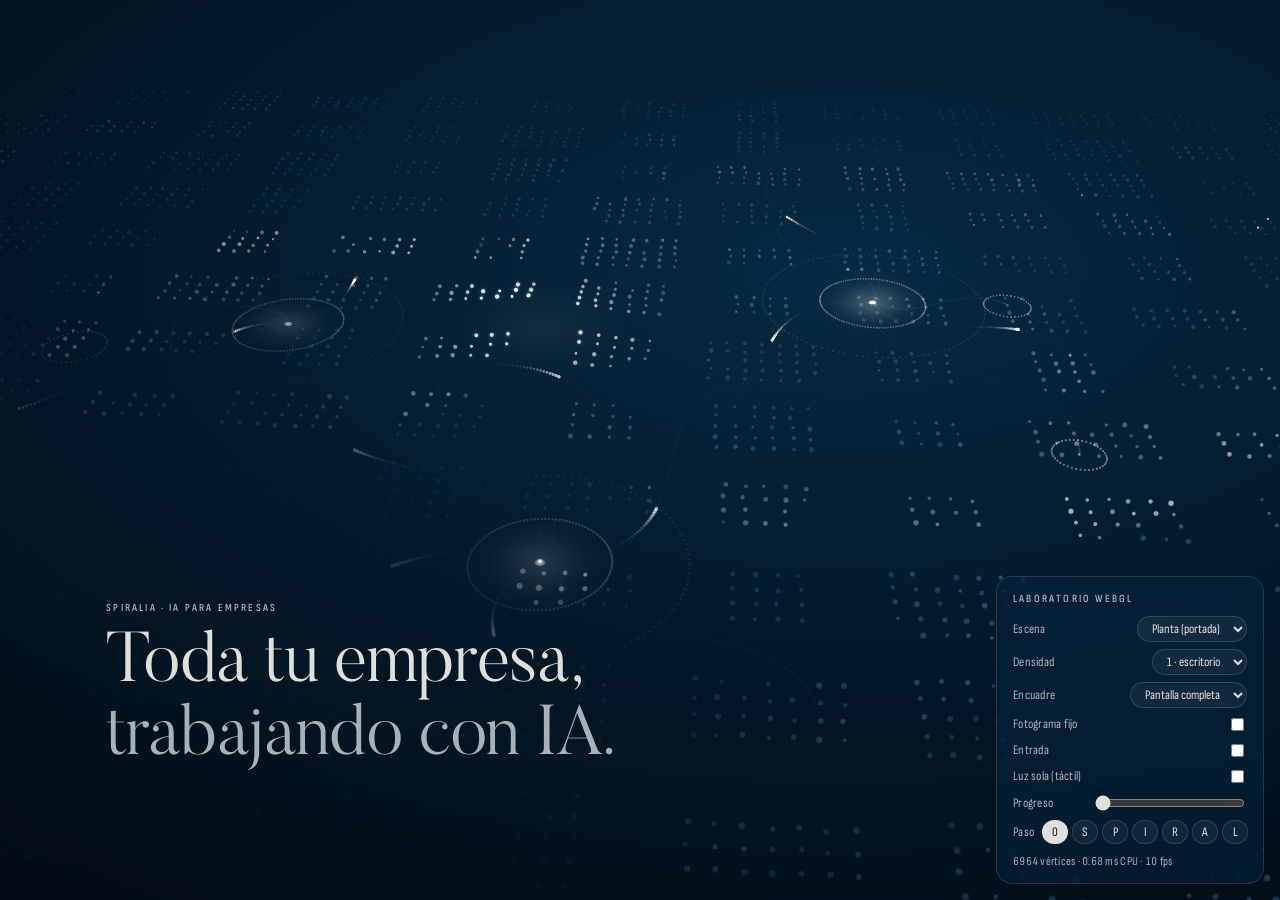
==== motion/gl-lab/index.html @ 9c71c872 "Capa «state of the art»: scroll suave, tipografía cinética, escenas guiadas por el scroll, cristal y" ====
<!doctype html>
<html lang="es">
<head>
  <meta charset="UTF-8" />
  <meta name="viewport" content="width=device-width, initial-scale=1" />
  <title>Laboratorio WebGL · Spiralia AI</title>
  <!-- Banco de pruebas de src/js/gl.js. Parámetros de URL: scene=planta|espiral, density=1|0.6, still=1, intro=1,
       p=0..1, step=0..6, ptr=x,y (fracciones del lienzo, o «auto»), marco=pantalla|columna, titular=0, panel=0 -->
  <style>
    @font-face { font-family: "Butler"; src: url(../../assets/fonts/Butler-Light.woff2) format("woff2"); font-weight: 300; }
    @font-face { font-family: "Sofia Sans Condensed"; src: url(../../assets/fonts/SofiaSansCondensed.woff2) format("woff2"); font-weight: 100 900; }
    :root { --night: #051A2B; --navy: #08263D; --greige: #E0DFDA; --gris: #A9B1B8; }
    * { box-sizing: border-box; }
    html, body { margin: 0; height: 100%; background: var(--night); color: var(--greige); overflow: hidden;
      font: 400 13px/1.4 "Sofia Sans Condensed", "Arial Narrow", Arial, sans-serif; letter-spacing: .02em; }
    .escena { position: fixed; inset: 0; background: radial-gradient(120% 90% at 66% 30%, #082A44 0%, #041625 55%, #020B14 100%); }
    .escena::after { content: ""; position: absolute; inset: 0; pointer-events: none;
      background: radial-gradient(125% 100% at 64% 40%, transparent 55%, rgba(2, 10, 18, .6) 100%); }
    .lienzo { position: absolute; inset: 0; width: 100%; height: 100%; display: block; touch-action: pan-y; }
    .escena.columna .lienzo { width: 46%; }
    .titular { position: absolute; left: clamp(16px, 8.3vw, 120px); bottom: 14vh; max-width: 760px; pointer-events: none; z-index: 1; }
    .titular p { margin: 0 0 1rem; font-weight: 600; font-size: .84rem; letter-spacing: .2em; text-transform: uppercase; color: var(--gris); }
    .titular h1 { margin: 0; font: 300 clamp(2.55rem, 5.6vw, 5.4rem)/1.04 "Butler", Georgia, serif; letter-spacing: -.012em; }
    .titular h1 span { display: block; color: var(--gris); }
    @media (max-aspect-ratio: 9/10) { .titular { bottom: 8vh; right: 16px; } }
    .panel { position: fixed; right: 16px; bottom: 16px; z-index: 2; width: 268px; padding: 14px 16px 12px; border-radius: 16px;
      background: rgba(8, 38, 61, .55); border: 1px solid rgba(224, 223, 218, .14);
      -webkit-backdrop-filter: blur(18px) saturate(1.2); backdrop-filter: blur(18px) saturate(1.2); }
    .panel h2 { margin: 0 0 10px; font-size: 11px; font-weight: 600; letter-spacing: .2em; text-transform: uppercase; color: var(--gris); }
    .fila { display: flex; align-items: center; justify-content: space-between; gap: 8px; margin: 7px 0; }
    .fila label { color: var(--gris); }
    select, button { font: inherit; color: var(--greige); background: rgba(224, 223, 218, .06); border: 1px solid rgba(224, 223, 218, .16);
      border-radius: 99px; padding: 3px 10px; }
    input[type=range] { width: 150px; accent-color: var(--greige); }
    .pasos { display: flex; gap: 4px; }
    .pasos button { padding: 2px 0; width: 26px; }
    .pasos button[aria-pressed=true] { background: var(--greige); color: var(--navy); }
    .datos { margin-top: 10px; font-variant-numeric: tabular-nums; color: var(--gris); font-size: 12px; }
    .aviso { position: fixed; inset: auto 16px 16px auto; color: var(--gris); }
  </style>
</head>
<body>
  <div class="escena" id="escena">
    <canvas class="lienzo" id="lienzo" aria-hidden="true"></canvas>
    <div class="titular" id="titular">
      <p>Spiralia · IA para empresas</p>
      <h1>Toda tu empresa, <span>trabajando con IA.</span></h1>
    </div>
  </div>

  <form class="panel" id="panel" onsubmit="return false">
    <h2>Laboratorio WebGL</h2>
    <div class="fila"><label for="f-esc">Escena</label>
      <select id="f-esc"><option value="planta">Planta (portada)</option><option value="espiral">Espiral (método)</option></select></div>
    <div class="fila"><label for="f-den">Densidad</label>
      <select id="f-den"><option value="1">1 · escritorio</option><option value="0.6">0,6 · móvil</option></select></div>
    <div class="fila"><label for="f-marco">Encuadre</label>
      <select id="f-marco"><option value="pantalla">Pantalla completa</option><option value="columna">Columna</option></select></div>
    <div class="fila"><label for="f-still">Fotograma fijo</label><input type="checkbox" id="f-still" /></div>
    <div class="fila"><label for="f-intro">Entrada</label><input type="checkbox" id="f-intro" /></div>
    <div class="fila"><label for="f-auto">Luz sola (táctil)</label><input type="checkbox" id="f-auto" /></div>
    <div class="fila"><label for="f-p">Progreso</label><input type="range" id="f-p" min="0" max="1" step="0.001" value="0" /></div>
    <div class="fila"><label>Paso</label><div class="pasos" id="f-pasos"></div></div>
    <div class="datos" id="datos">—</div>
  </form>

  <script src="../../src/js/s-geom.js"></script>
  <script src="../../src/js/gl.js"></script>
  <script>
    (() => {
      'use strict';
      const $ = id => document.getElementById(id), q = new URLSearchParams(location.search);
      const escena = $('escena'), lienzo = $('lienzo'), datos = $('datos');
      const f = { esc: $('f-esc'), den: $('f-den'), marco: $('f-marco'), still: $('f-still'), intro: $('f-intro'), auto: $('f-auto'), p: $('f-p') };
      f.esc.value = q.get('scene') || 'planta';
      f.den.value = q.get('density') || '1';
      f.marco.value = q.get('marco') || (f.esc.value === 'espiral' ? 'columna' : 'pantalla');
      f.still.checked = q.get('still') === '1';
      f.intro.checked = q.get('intro') === '1';
      f.p.value = q.get('p') || 0;
      if (q.get('panel') === '0') $('panel').hidden = true;
      let paso = +(q.get('step') || 0), gl = null, fijo = null;
      if (q.get('ptr')) { f.auto.checked = q.get('ptr') === 'auto'; if (!f.auto.checked) fijo = q.get('ptr').split(',').map(Number); }

      const pasos = $('f-pasos');
      for (let n = 0; n <= 6; n++) {
        const b = document.createElement('button'); b.type = 'button'; b.textContent = n ? 'SPIRAL'[n - 1] : '0';
        b.onclick = () => { paso = n; marca(); if (gl) gl.setStep(n); };
        pasos.append(b);
      }
      const marca = () => [...pasos.children].forEach((b, i) => b.setAttribute('aria-pressed', i === paso));
      marca();

      function monta() {
        if (gl) gl.destroy();
        // Un lienzo nuevo en cada cambio: un contexto WebGL no se puede reutilizar con otras opciones
        const nuevo = lienzo.cloneNode(); lienzo.replaceWith(nuevo); window.lienzoActual = nuevo;
        escena.classList.toggle('columna', f.marco.value === 'columna');
        $('titular').hidden = f.esc.value !== 'planta' || q.get('titular') === '0';
        if (!SPGL.supported()) { datos.textContent = 'Sin WebGL2: la página mantendría su póster o su SVG.'; return; }
        gl = SPGL.create(nuevo, { scene: f.esc.value, density: +f.den.value, still: f.still.checked, intro: f.intro.checked, software: true });
        window.lab = gl;
        if (!gl) { datos.textContent = 'create() ha devuelto null.'; return; }
        gl.setProgress(+f.p.value); gl.setStep(paso);
        if (fijo) gl.setPointer(fijo[0] * nuevo.clientWidth, fijo[1] * nuevo.clientHeight);
        nuevo.addEventListener('pointermove', e => {
          if (f.auto.checked || fijo) return;
          const r = nuevo.getBoundingClientRect(); gl.setPointer(e.clientX - r.left, e.clientY - r.top);
        });
        nuevo.addEventListener('pointerleave', () => { if (!fijo) gl.setPointer(null); });
        gl.start();
      }
      ['esc', 'den', 'still', 'intro', 'marco'].forEach(k => f[k].addEventListener('change', () => {
        if (k === 'esc') f.marco.value = f.esc.value === 'espiral' ? 'columna' : 'pantalla';
        monta();
      }));
      f.auto.addEventListener('change', () => { if (gl && f.auto.checked) gl.setPointer(null); });
      f.p.addEventListener('input', () => gl && gl.setProgress(+f.p.value));

      // Cifras: ms de CPU por fotograma (media) y fotogramas por segundo
      let n = 0, t0 = performance.now();
      (function cuenta(t) {
        n++;
        if (t - t0 > 1000 && gl) {
          const i = gl.info();
          datos.textContent = `${i.vertices} vértices · ${i.cpuMs.toFixed(2)} ms CPU · ${Math.round(n * 1000 / (t - t0))} fps${i.running ? '' : ' · en pausa'}`;
          n = 0; t0 = t;
        }
        requestAnimationFrame(cuenta);
      })(t0);
      monta();
    })();
  </script>
</body>
</html>
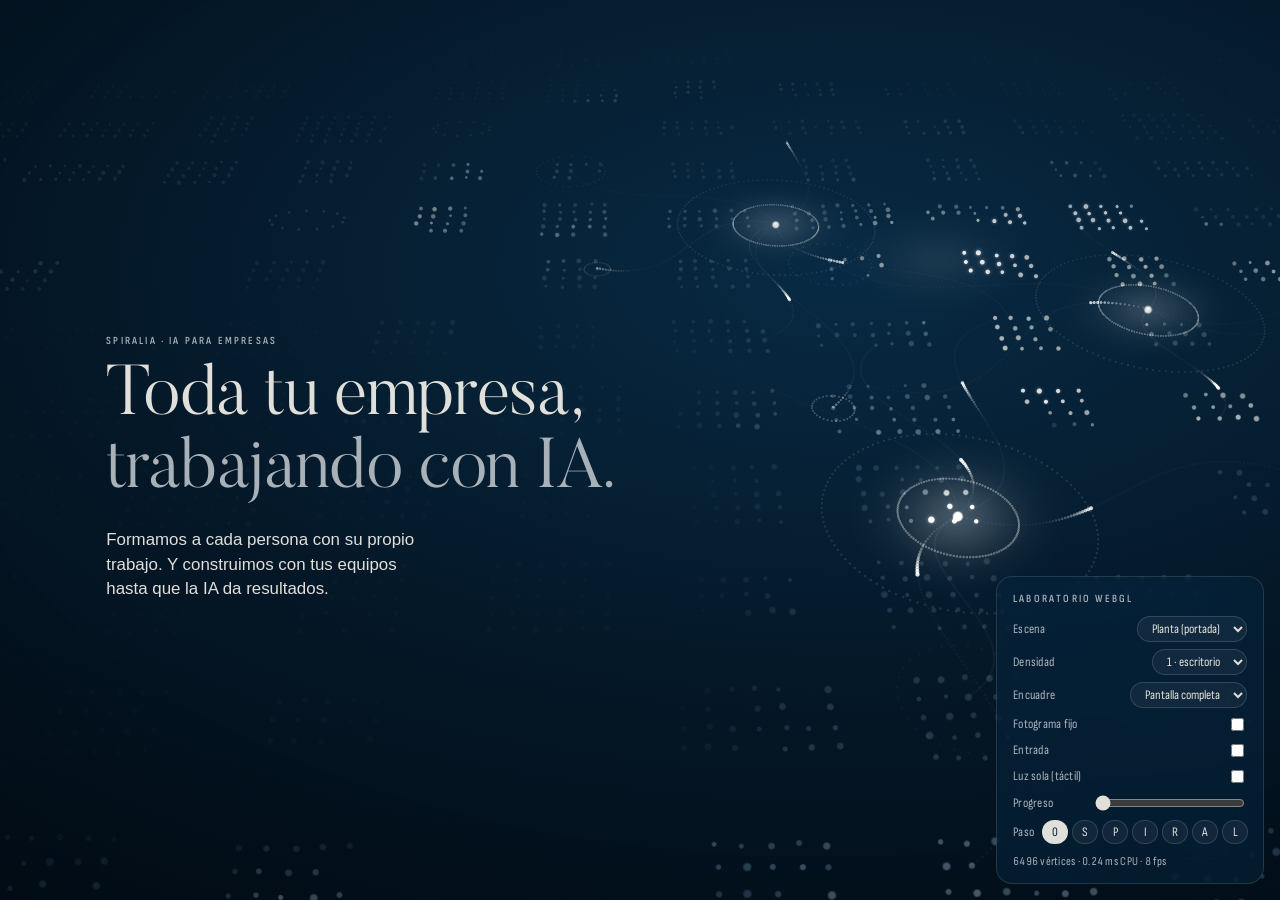
==== commit 9d3c8180: "WebGL en la portada y en el método, iconos 3D integrados y arreglos visuales - Portada en WebGL en t" ====
--- a/motion/gl-lab/index.html
+++ b/motion/gl-lab/index.html
@@ -18,11 +18,13 @@
       background: radial-gradient(125% 100% at 64% 40%, transparent 55%, rgba(2, 10, 18, .6) 100%); }
     .lienzo { position: absolute; inset: 0; width: 100%; height: 100%; display: block; touch-action: pan-y; }
     .escena.columna .lienzo { width: 46%; }
-    .titular { position: absolute; left: clamp(16px, 8.3vw, 120px); bottom: 14vh; max-width: 760px; pointer-events: none; z-index: 1; }
+    /* Mismo sitio que en la portada real: columna izquierda, del 37 % al 89 % del alto; en vertical, desde el 38 % */
+    .titular { position: absolute; left: clamp(16px, 8.3vw, 120px); top: 37vh; max-width: 760px; pointer-events: none; z-index: 1; }
+    .titular .sub { margin-top: 1.6rem; max-width: 34ch; font: 400 1.3rem/1.45 "Open Sans", Arial, sans-serif; letter-spacing: 0; text-transform: none; color: var(--greige); }
     .titular p { margin: 0 0 1rem; font-weight: 600; font-size: .84rem; letter-spacing: .2em; text-transform: uppercase; color: var(--gris); }
     .titular h1 { margin: 0; font: 300 clamp(2.55rem, 5.6vw, 5.4rem)/1.04 "Butler", Georgia, serif; letter-spacing: -.012em; }
     .titular h1 span { display: block; color: var(--gris); }
-    @media (max-aspect-ratio: 9/10) { .titular { bottom: 8vh; right: 16px; } }
+    @media (max-aspect-ratio: 9/10) { .titular { top: 38vh; right: 16px; } .titular .sub { font-size: 1.05rem; } }
     .panel { position: fixed; right: 16px; bottom: 16px; z-index: 2; width: 268px; padding: 14px 16px 12px; border-radius: 16px;
       background: rgba(8, 38, 61, .55); border: 1px solid rgba(224, 223, 218, .14);
       -webkit-backdrop-filter: blur(18px) saturate(1.2); backdrop-filter: blur(18px) saturate(1.2); }
@@ -31,7 +33,8 @@
     .fila label { color: var(--gris); }
     select, button { font: inherit; color: var(--greige); background: rgba(224, 223, 218, .06); border: 1px solid rgba(224, 223, 218, .16);
       border-radius: 99px; padding: 3px 10px; }
-    input[type=range] { width: 150px; accent-color: var(--greige); }
+    input[type=range] { width: 150px; }
+    input { accent-color: var(--greige); }
     .pasos { display: flex; gap: 4px; }
     .pasos button { padding: 2px 0; width: 26px; }
     .pasos button[aria-pressed=true] { background: var(--greige); color: var(--navy); }
@@ -45,6 +48,7 @@
     <div class="titular" id="titular">
       <p>Spiralia · IA para empresas</p>
       <h1>Toda tu empresa, <span>trabajando con IA.</span></h1>
+      <p class="sub">Formamos a cada persona con su propio trabajo. Y construimos con tus equipos hasta que la IA da resultados.</p>
     </div>
   </div>
 
@@ -70,7 +74,8 @@
     (() => {
       'use strict';
       const $ = id => document.getElementById(id), q = new URLSearchParams(location.search);
-      const escena = $('escena'), lienzo = $('lienzo'), datos = $('datos');
+      const escena = $('escena'), datos = $('datos');
+      let lienzo = $('lienzo');
       const f = { esc: $('f-esc'), den: $('f-den'), marco: $('f-marco'), still: $('f-still'), intro: $('f-intro'), auto: $('f-auto'), p: $('f-p') };
       f.esc.value = q.get('scene') || 'planta';
       f.den.value = q.get('density') || '1';
@@ -93,8 +98,9 @@
 
       function monta() {
         if (gl) gl.destroy();
-        // Un lienzo nuevo en cada cambio: un contexto WebGL no se puede reutilizar con otras opciones
-        const nuevo = lienzo.cloneNode(); lienzo.replaceWith(nuevo); window.lienzoActual = nuevo;
+        // Un lienzo nuevo en cada cambio: destroy() libera el contexto y no se puede reutilizar.
+        // Se sustituye el lienzo actual, no el original, que ya no está en la página
+        const nuevo = lienzo.cloneNode(); lienzo.replaceWith(nuevo); lienzo = window.lienzoActual = nuevo;
         escena.classList.toggle('columna', f.marco.value === 'columna');
         $('titular').hidden = f.esc.value !== 'planta' || q.get('titular') === '0';
         if (!SPGL.supported()) { datos.textContent = 'Sin WebGL2: la página mantendría su póster o su SVG.'; return; }
